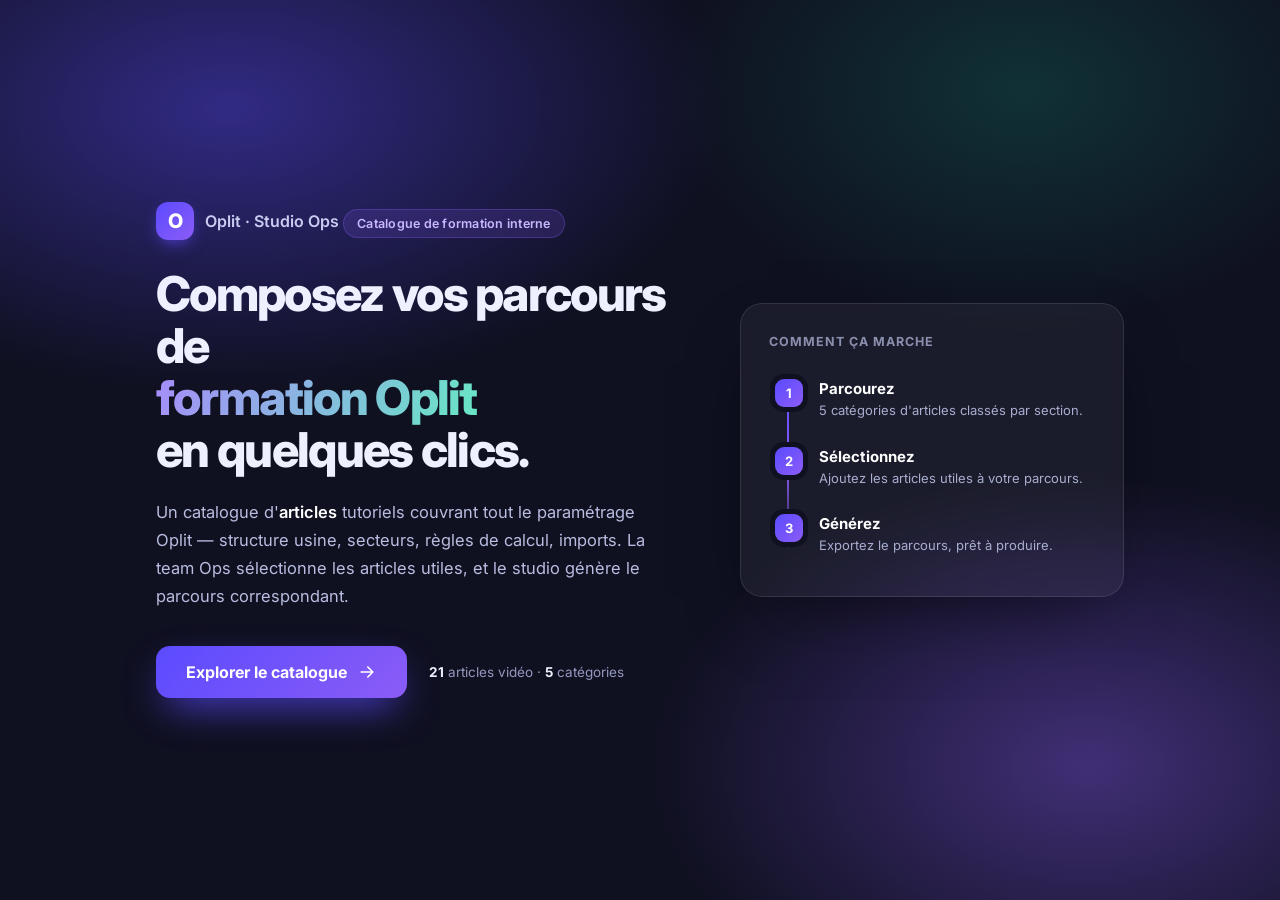
==== frontend/index.html @ 5a88afa8 "Range le front dans frontend/ ; le serveur sert frontend/ + médias racine Co-Authored-By: Claude Opu" ====
<!DOCTYPE html>
<html lang="fr">
<head>
<meta charset="UTF-8" />
<meta name="viewport" content="width=device-width, initial-scale=1.0" />
<title>Oplit · Studio Ops</title>
<link rel="icon" type="image/svg+xml" href="favicon.svg?v=22" />
<link rel="preconnect" href="https://fonts.googleapis.com" />
<link rel="preconnect" href="https://fonts.gstatic.com" crossorigin />
<link href="https://fonts.googleapis.com/css2?family=Inter:wght@400;500;600;700;800&display=swap" rel="stylesheet" />
<link rel="stylesheet" href="styles.css?v=22" />
</head>
<body>
  <!-- Landing / page d'accueil -->
  <section class="landing" id="landing">
    <div class="landing-bg"></div>
    <div class="landing-grid">
      <!-- Colonne gauche : pitch -->
      <div class="landing-left">
        <div class="landing-brand">
          <div class="brand-logo">O</div>
          <span>Oplit · Studio Ops</span>
        </div>

        <div class="landing-tag">Catalogue de formation interne</div>

        <h1 class="landing-title">Composez vos parcours de<br/><span>formation Oplit</span><br/>en quelques clics.</h1>

        <p class="landing-lead">
          Un catalogue d'<strong>articles</strong> tutoriels couvrant tout le paramétrage Oplit —
          structure usine, secteurs, règles de calcul, imports. La team Ops sélectionne
          les articles utiles, et le studio génère le parcours correspondant.
        </p>

        <div class="landing-actions">
          <button class="landing-cta" id="enterBtn">
            Explorer le catalogue
            <svg viewBox="0 0 24 24" width="20" height="20"><path d="M5 12h14M13 6l6 6-6 6" fill="none" stroke="currentColor" stroke-width="2" stroke-linecap="round" stroke-linejoin="round"/></svg>
          </button>
          <div class="landing-metric">
            <strong>21</strong> articles vidéo · <strong>5</strong> catégories
          </div>
        </div>
      </div>

      <!-- Colonne droite : timeline des étapes -->
      <div class="landing-right">
        <p class="lr-head">Comment ça marche</p>
        <ol class="landing-steps">
          <li class="lstep"><span class="lstep-n">1</span><div><b>Parcourez</b><p>5 catégories d'articles classés par section.</p></div></li>
          <li class="lstep"><span class="lstep-n">2</span><div><b>Sélectionnez</b><p>Ajoutez les articles utiles à votre parcours.</p></div></li>
          <li class="lstep"><span class="lstep-n">3</span><div><b>Générez</b><p>Exportez le parcours, prêt à produire.</p></div></li>
        </ol>
      </div>
    </div>
  </section>

  <div class="app" id="appRoot">
    <!-- Sidebar -->
    <aside class="sidebar">
      <div class="brand">
        <div class="brand-logo">O</div>
        <div class="brand-text">
          <span class="brand-name">Oplit</span>
          <span class="brand-sub">Studio Ops</span>
        </div>
      </div>

      <nav class="cat-nav" id="catNav"></nav>

      <div class="sidebar-foot">
        <div class="foot-card">
          <span class="foot-dot"></span>
          <div>
            <p class="foot-title">Session staging</p>
            <p class="foot-sub">staging.oplit.fr</p>
          </div>
        </div>
      </div>
    </aside>

    <!-- Main -->
    <main class="main">
      <header class="topbar">
        <div>
          <h1 id="catTitle">Catalogue d'articles</h1>
          <p id="catDesc" class="subtitle">Composez un parcours de formation sur-mesure pour la team Ops.</p>
        </div>
        <div class="topbar-actions">
          <div class="search">
            <svg viewBox="0 0 24 24" width="18" height="18"><path d="M21 21l-4.35-4.35M17 11a6 6 0 11-12 0 6 6 0 0112 0z" fill="none" stroke="currentColor" stroke-width="2" stroke-linecap="round"/></svg>
            <input type="text" id="searchInput" placeholder="Rechercher un article…" />
          </div>
          <div class="topbar-row">
            <button class="undo-btn" id="undoBtn" disabled title="Annuler la dernière action">
              <svg viewBox="0 0 24 24" width="16" height="16"><path d="M9 14L4 9l5-5M4 9h11a5 5 0 010 10h-3" fill="none" stroke="currentColor" stroke-width="2" stroke-linecap="round" stroke-linejoin="round"/></svg>
              Annuler
            </button>
            <button class="import-btn" id="importBtn">
              <svg viewBox="0 0 24 24" width="17" height="17"><path d="M12 16V4m0 0L8 8m4-4l4 4M4 16v2a2 2 0 002 2h12a2 2 0 002-2v-2" fill="none" stroke="currentColor" stroke-width="2" stroke-linecap="round" stroke-linejoin="round"/></svg>
              Importer un exercice
            </button>
          </div>
          <input type="file" id="importFile" accept="application/pdf" hidden />
        </div>
      </header>

      <section class="grid" id="exerciseGrid"></section>
    </main>

    <!-- Selection panel -->
    <aside class="panel">
      <div class="panel-head">
        <h2>Mon parcours</h2>
        <button class="link-btn" id="clearBtn">Tout effacer</button>
      </div>

      <div class="panel-stats">
        <div class="stat">
          <span class="stat-num" id="statCount">0</span>
          <span class="stat-lbl">articles</span>
        </div>
        <div class="stat">
          <span class="stat-num" id="statTime">0<small>min</small></span>
          <span class="stat-lbl">durée est.</span>
        </div>
      </div>

      <div class="panel-list" id="panelList">
        <div class="panel-empty" id="panelEmpty">
          <div class="empty-ill">🎯</div>
          <p>Aucun article sélectionné.<br/>Cliquez sur les cartes pour composer le parcours.</p>
        </div>
      </div>

      <button class="cta" id="generateBtn" disabled>
        Générer le parcours
        <svg viewBox="0 0 24 24" width="18" height="18"><path d="M5 12h14M13 6l6 6-6 6" fill="none" stroke="currentColor" stroke-width="2" stroke-linecap="round" stroke-linejoin="round"/></svg>
      </button>
    </aside>
  </div>

  <!-- Modale d'envoi -->
  <div class="modal-overlay" id="modal">
    <div class="modal">
      <button class="modal-close" id="modalClose" aria-label="Fermer">×</button>
      <h2>Envoyer le parcours</h2>
      <p class="modal-sub" id="modalSub">0 articles · 0 min</p>

      <!-- Vue 1 : composition -->
      <div class="modal-view" id="viewCompose">
      <label class="field-label">Client destinataire</label>
      <div class="client-row">
        <select id="clientSelect" class="client-select"></select>
        <button class="icon-btn" id="addClientToggle" title="Ajouter un client">+</button>
      </div>
      <p class="client-email" id="clientEmail"></p>

      <div class="add-client" id="addClientForm" hidden>
        <input type="text" id="newClientName" placeholder="Nom du client" />
        <input type="email" id="newClientEmail" placeholder="adresse@client.com" />
        <div class="add-client-actions">
          <button class="link-btn" id="cancelClient">Annuler</button>
          <button class="btn-mini" id="saveClient">Ajouter</button>
        </div>
      </div>

      <div class="modal-actions">
        <button class="btn-secondary" id="downloadBtn">
          <svg viewBox="0 0 24 24" width="17" height="17"><path d="M12 3v12m0 0l-4-4m4 4l4-4M5 21h14" fill="none" stroke="currentColor" stroke-width="2" stroke-linecap="round" stroke-linejoin="round"/></svg>
          Télécharger
        </button>
        <button class="btn-primary" id="sendBtn">
          <svg viewBox="0 0 24 24" width="17" height="17"><path d="M22 2L11 13M22 2l-7 20-4-9-9-4 20-7z" fill="none" stroke="currentColor" stroke-width="2" stroke-linecap="round" stroke-linejoin="round"/></svg>
          Envoyer au client
        </button>
      </div>
      </div><!-- /view compose -->

      <!-- Vue 2 : aperçu du message -->
      <div class="modal-view" id="viewPreview" hidden>
        <p class="preview-to">À : <strong id="previewTo"></strong></p>
        <label class="field-label">Aperçu du message</label>
        <textarea id="previewBody" class="preview-body" rows="9"></textarea>
        <div class="modal-actions">
          <button class="btn-secondary" id="backBtn">
            <svg viewBox="0 0 24 24" width="16" height="16"><path d="M15 18l-6-6 6-6" fill="none" stroke="currentColor" stroke-width="2" stroke-linecap="round" stroke-linejoin="round"/></svg>
            Retour
          </button>
          <button class="btn-primary" id="confirmSendBtn">
            <svg viewBox="0 0 24 24" width="17" height="17"><path d="M22 2L11 13M22 2l-7 20-4-9-9-4 20-7z" fill="none" stroke="currentColor" stroke-width="2" stroke-linecap="round" stroke-linejoin="round"/></svg>
            Confirmer l'envoi
          </button>
        </div>
      </div>
    </div>
  </div>

  <!-- Builder Parcours PDF -->
  <div class="modal-overlay" id="pdfModal">
    <div class="modal modal-lg">
      <button class="modal-close" id="pdfModalClose" aria-label="Fermer">×</button>
      <h2>Composer le parcours PDF</h2>
      <p class="modal-sub" id="pdfModalSub">0 article</p>

      <div class="pdf-builder">
        <div class="pb-left">
          <label class="field-label">Articles — glisser pour réordonner</label>
          <ol class="pb-list" id="pbList"></ol>
          <p class="pb-video-note" id="pbVideoNote" hidden></p>
        </div>
        <div class="pb-right">
          <label class="field-label">Titre</label>
          <input type="text" id="pbTitle" />
          <label class="field-label">Sous-titre</label>
          <input type="text" id="pbSubtitle" />
          <label class="field-label">Texte d'introduction</label>
          <textarea id="pbIntro" rows="2"></textarea>
          <label class="field-label">Objectifs (un par ligne)</label>
          <textarea id="pbObjectives" rows="3"></textarea>
          <div class="pb-two">
            <div>
              <label class="field-label">Titre de conclusion</label>
              <input type="text" id="pbConclTitle" />
            </div>
          </div>
          <label class="field-label">Texte de conclusion</label>
          <textarea id="pbConclText" rows="2"></textarea>
        </div>
      </div>

      <div class="modal-actions">
        <button class="btn-secondary" id="pbEmailBtn">Envoyer au client…</button>
        <button class="btn-primary" id="pbGenerateBtn">
          <svg viewBox="0 0 24 24" width="17" height="17"><path d="M14 2H6a2 2 0 00-2 2v16a2 2 0 002 2h12a2 2 0 002-2V8z M14 2v6h6" fill="none" stroke="currentColor" stroke-width="2" stroke-linecap="round" stroke-linejoin="round"/></svg>
          Générer le PDF
        </button>
      </div>
    </div>
  </div>

  <!-- Modale Import d'exercice -->
  <div class="modal-overlay" id="importModal">
    <div class="modal">
      <button class="modal-close" id="importClose" aria-label="Fermer">×</button>

      <!-- Vue 1 : formulaire -->
      <div id="importForm">
        <h2>Importer un exercice</h2>
        <p class="modal-sub">Le PDF est transformé en vidéo (voix Paul K), puis ajouté au catalogue.</p>
        <div class="eleven-box" id="elevenBox">
          <span class="eleven-ico">🔑</span>
          <div class="eleven-body">
            <span class="eleven-title">Crédits ElevenLabs</span>
            <span class="eleven-val" id="elevenVal">…</span>
          </div>
        </div>
        <label class="field-label">Fichier PDF</label>
        <div class="import-file" id="importDrop">
          <span id="importFileName">Aucun fichier sélectionné</span>
          <button class="btn-mini" id="importPick">Choisir…</button>
        </div>
        <label class="field-label">Titre de l'exercice</label>
        <input type="text" id="importTitle" placeholder="ex. Créer un poste de charge" />
        <label class="field-label">Catégorie</label>
        <div class="client-row">
          <select id="importCategory" class="client-select"></select>
          <button class="icon-btn" id="catAddToggle" title="Ajouter une catégorie">+</button>
          <button class="icon-btn" id="catEditToggle" title="Renommer la catégorie">✎</button>
        </div>
        <div class="add-client" id="catForm" hidden>
          <div class="cat-form-row">
            <input type="text" id="catEmoji" placeholder="📁" maxlength="2" />
            <input type="text" id="catName" placeholder="Nom de la catégorie" />
          </div>
          <div class="add-client-actions">
            <button class="link-btn" id="catCancel">Annuler</button>
            <button class="btn-mini" id="catSave">Enregistrer</button>
          </div>
        </div>
        <label class="field-label">Section (optionnel)</label>
        <input type="text" id="importSection" placeholder="ex. Paramétrage" />
        <div class="modal-actions">
          <button class="btn-primary" id="importLaunch">
            <svg viewBox="0 0 24 24" width="17" height="17"><path d="M5 3l14 9-14 9V3z" fill="currentColor"/></svg>
            Lancer la génération
          </button>
        </div>
      </div>

      <!-- Vue 2 : progression -->
      <div id="importProgress" hidden>
        <h2>Génération en cours…</h2>
        <p class="modal-sub" id="importProgSub">Cela prend quelques minutes. Vous pouvez laisser la fenêtre ouverte.</p>
        <ol class="steps" id="importSteps">
          <li data-step="reading"><span class="step-dot"></span> Lecture du PDF</li>
          <li data-step="extract"><span class="step-dot"></span> Extraction des captures</li>
          <li data-step="spec"><span class="step-dot"></span> Préparation du script</li>
          <li data-step="render"><span class="step-dot"></span> Voix + montage vidéo</li>
          <li data-step="done"><span class="step-dot"></span> Disponible dans le catalogue</li>
        </ol>
        <div class="progress-track"><div class="progress-bar" id="importBar"></div></div>
        <p class="import-hint" id="importHint"></p>
      </div>
    </div>
  </div>

  <!-- Modale Gérer une vidéo -->
  <div class="modal-overlay" id="manageModal">
    <div class="modal">
      <button class="modal-close" id="manageClose" aria-label="Fermer">×</button>
      <h2>Gérer la vidéo</h2>
      <p class="modal-sub" id="manageSub"></p>
      <label class="field-label">Titre</label>
      <input type="text" id="manageTitle" class="client-select" style="width:100%" />
      <label class="field-label">Catégorie</label>
      <select id="manageCategory" class="client-select" style="width:100%"></select>
      <label class="field-label">Sous-catégorie</label>
      <select id="manageSection" class="client-select" style="width:100%"></select>
      <input type="text" id="manageSectionNew" class="client-select" style="width:100%;margin-top:8px" placeholder="Nom de la nouvelle sous-catégorie" hidden />
      <div class="modal-actions">
        <button class="btn-danger" id="manageDelete">
          <svg viewBox="0 0 24 24" width="16" height="16"><path d="M3 6h18M8 6V4h8v2m-1 0v14a2 2 0 01-2 2H10a2 2 0 01-2-2V6" fill="none" stroke="currentColor" stroke-width="2" stroke-linecap="round" stroke-linejoin="round"/></svg>
          Supprimer
        </button>
        <button class="btn-primary" id="manageSave">Enregistrer</button>
      </div>
    </div>
  </div>

  <!-- Toast -->
  <div class="toast" id="toast"></div>

  <script src="data.js?v=22"></script>
  <script src="app.js?v=22"></script>
</body>
</html>
---- frontend/styles.css ----
:root{
  --bg:#0f1020;
  --bg-soft:#15172b;
  --panel:#ffffff;
  --ink:#1a1c2e;
  --ink-soft:#5b5e76;
  --line:#eceef4;
  --brand:#5b4bff;
  --brand-2:#8b5cf6;
  --brand-soft:#eef0ff;
  --accent:#16c79a;
  --amber:#f5a524;
  --rose:#f25f8a;
  --shadow:0 12px 30px -12px rgba(28,30,60,.25);
  --radius:16px;
}
*{box-sizing:border-box;margin:0;padding:0}
html,body{height:100%}
body{
  font-family:'Inter',system-ui,-apple-system,sans-serif;
  color:var(--ink);
  background:
    radial-gradient(1200px 600px at -10% -10%, #1d1b3a 0%, transparent 55%),
    radial-gradient(900px 500px at 110% 0%, #251b46 0%, transparent 50%),
    var(--bg);
  -webkit-font-smoothing:antialiased;
}
.app{
  display:grid;
  grid-template-columns:248px 1fr 340px;
  height:100vh;
  gap:0;
}

/* ---------- Landing ---------- */
.landing{
  position:fixed;inset:0;z-index:100;
  display:grid;place-items:center;
  overflow:hidden;
  background:#0f1020;
  transition:opacity .45s ease, transform .45s ease;
}
.landing.hidden{opacity:0;transform:scale(1.03);pointer-events:none}
.landing-bg{
  position:absolute;inset:0;
  background:
    radial-gradient(900px 520px at 18% 12%, rgba(91,75,255,.45) 0%, transparent 55%),
    radial-gradient(800px 520px at 85% 85%, rgba(139,92,246,.40) 0%, transparent 55%),
    radial-gradient(600px 400px at 80% 10%, rgba(22,199,154,.18) 0%, transparent 60%);
  animation:floatBg 14s ease-in-out infinite alternate;
}
@keyframes floatBg{from{transform:translate(0,0) scale(1)}to{transform:translate(-2%,-2%) scale(1.06)}}
.landing-grid{
  position:relative;z-index:1;
  display:grid;grid-template-columns:1.15fr .85fr;
  align-items:center;gap:64px;
  max-width:1080px;width:100%;padding:48px 56px;
  animation:rise .6s cubic-bezier(.2,.8,.3,1) both;
}
@keyframes rise{from{opacity:0;transform:translateY(18px)}to{opacity:1;transform:none}}

/* Colonne gauche */
.landing-left{color:#eef0ff;text-align:left}
.landing-brand{display:inline-flex;align-items:center;gap:11px;margin-bottom:28px;font-weight:600;color:#c8ccf0}
.landing-brand .brand-logo{width:38px;height:38px;font-size:20px}
.landing-tag{
  display:inline-block;font-size:12.5px;font-weight:600;letter-spacing:.02em;
  color:#c8b9ff;background:rgba(139,92,246,.16);border:1px solid rgba(139,92,246,.3);
  padding:6px 13px;border-radius:20px;margin-bottom:22px;
}
.landing-title{font-size:48px;font-weight:800;line-height:1.08;letter-spacing:-.035em;margin-bottom:22px}
.landing-title span{background:linear-gradient(120deg,#a78bfa,#67e8c4);-webkit-background-clip:text;background-clip:text;color:transparent}
.landing-lead{font-size:16.5px;line-height:1.7;color:#b9bde0;max-width:520px;margin-bottom:36px}
.landing-lead strong{color:#fff;font-weight:600}
.landing-actions{display:flex;align-items:center;gap:22px;flex-wrap:wrap}
.landing-cta{
  border:none;border-radius:14px;padding:16px 30px;
  background:linear-gradient(135deg,var(--brand),var(--brand-2));color:#fff;
  font-family:inherit;font-size:16px;font-weight:700;cursor:pointer;
  display:inline-flex;align-items:center;gap:10px;
  box-shadow:0 16px 40px -12px var(--brand);transition:.2s;
}
.landing-cta:hover{transform:translateY(-3px);box-shadow:0 22px 50px -14px var(--brand)}
.landing-metric{font-size:13.5px;color:#9498bd}
.landing-metric strong{color:#eef0ff;font-weight:700}

/* Colonne droite : panneau vitré + timeline */
.landing-right{
  background:rgba(255,255,255,.05);
  border:1px solid rgba(255,255,255,.1);
  border-radius:22px;padding:30px 28px;
  backdrop-filter:blur(10px);
  box-shadow:0 30px 70px -30px rgba(0,0,0,.6);
}
.lr-head{font-size:12.5px;font-weight:700;letter-spacing:.08em;text-transform:uppercase;color:#8b8fae;margin-bottom:20px}
.landing-steps{list-style:none;position:relative;padding-left:6px}
.landing-steps::before{
  content:"";position:absolute;left:18px;top:14px;bottom:14px;width:2px;
  background:linear-gradient(180deg,var(--brand),var(--brand-2),transparent);
}
.lstep{display:flex;align-items:flex-start;gap:16px;position:relative;padding:10px 0}
.lstep:not(:last-child){margin-bottom:6px}
.lstep-n{
  width:28px;height:28px;flex-shrink:0;border-radius:9px;z-index:1;
  background:linear-gradient(135deg,var(--brand),var(--brand-2));
  display:grid;place-items:center;font-weight:700;font-size:13px;color:#fff;
  box-shadow:0 0 0 5px #0f1020;
}
.lstep b{font-size:15px;color:#fff;display:block;margin-bottom:3px}
.lstep p{font-size:13px;color:#a9adcf;line-height:1.5}

@media(max-width:880px){
  .landing-grid{grid-template-columns:1fr;gap:36px;padding:32px}
  .landing-title{font-size:38px}
}

/* ---------- Sidebar ---------- */
.sidebar{
  background:linear-gradient(180deg,#15172b 0%,#101227 100%);
  color:#cfd2e6;
  padding:24px 16px;
  display:flex;
  flex-direction:column;
  border-right:1px solid rgba(255,255,255,.05);
}
.brand{display:flex;align-items:center;gap:12px;padding:4px 8px 26px}
.brand-logo{
  width:42px;height:42px;border-radius:12px;
  background:linear-gradient(135deg,var(--brand),var(--brand-2));
  display:grid;place-items:center;font-weight:800;font-size:22px;color:#fff;
  box-shadow:0 6px 18px -6px var(--brand);
}
.brand-text{display:flex;flex-direction:column;line-height:1.1}
.brand-name{font-weight:700;font-size:18px;color:#fff}
.brand-sub{font-size:12px;color:#8b8fae;font-weight:500}

.cat-nav{display:flex;flex-direction:column;gap:4px;flex:1}
.cat-item{
  display:flex;align-items:center;gap:12px;
  padding:11px 12px;border-radius:11px;cursor:pointer;
  border:none;background:transparent;color:#aeb2cf;
  font-family:inherit;font-size:14px;font-weight:500;text-align:left;width:100%;
  transition:.18s;
}
.cat-item:hover{background:rgba(255,255,255,.05);color:#fff}
.cat-item.active{background:linear-gradient(135deg,rgba(91,75,255,.22),rgba(139,92,246,.22));color:#fff}
.cat-item .ci-icon{font-size:18px;width:22px;text-align:center}
.cat-item .ci-count{
  margin-left:auto;font-size:11px;font-weight:700;
  background:rgba(255,255,255,.08);padding:2px 8px;border-radius:20px;color:#cfd2e6;
}
.cat-item.active .ci-count{background:var(--brand)}

.sidebar-foot{margin-top:16px}
.foot-card{
  display:flex;align-items:center;gap:10px;
  background:rgba(255,255,255,.04);border:1px solid rgba(255,255,255,.06);
  padding:12px;border-radius:12px;
}
.foot-dot{width:9px;height:9px;border-radius:50%;background:var(--accent);box-shadow:0 0 0 4px rgba(22,199,154,.18)}
.foot-title{font-size:13px;font-weight:600;color:#e7e9f5}
.foot-sub{font-size:11px;color:#8b8fae}

/* ---------- Main ---------- */
.main{
  background:#f6f7fb;
  border-radius:24px 0 0 24px;
  padding:30px 34px;
  overflow-y:auto;
}
.topbar{display:flex;justify-content:space-between;align-items:flex-start;gap:24px;margin-bottom:26px;flex-wrap:wrap}
.topbar h1{font-size:26px;font-weight:800;letter-spacing:-.02em}
.subtitle{color:var(--ink-soft);font-size:14px;margin-top:4px;max-width:520px}
.topbar-actions{display:flex;flex-direction:column;gap:10px;align-items:flex-end}
.search{
  display:flex;align-items:center;gap:8px;background:#fff;border:1px solid var(--line);
  padding:9px 14px;border-radius:11px;color:var(--ink-soft);width:260px;box-shadow:var(--shadow);
}
.search input{border:none;outline:none;font-family:inherit;font-size:14px;color:var(--ink);width:100%;background:transparent}
.seg{display:flex;background:#fff;border:1px solid var(--line);border-radius:11px;padding:3px;gap:2px;box-shadow:var(--shadow)}
.seg button{
  border:none;background:transparent;font-family:inherit;font-size:12.5px;font-weight:600;
  color:var(--ink-soft);padding:6px 12px;border-radius:8px;cursor:pointer;transition:.15s;
}
.seg button.active{background:var(--brand);color:#fff}

/* ---------- Grid ---------- */
.grid{display:grid;grid-template-columns:repeat(auto-fill,minmax(280px,1fr));gap:16px}
.sec-head{
  grid-column:1/-1;display:flex;align-items:center;gap:12px;
  margin-top:14px;padding:0 2px 2px;
}
.sec-head:first-child{margin-top:0}
.sec-title{font-size:15px;font-weight:700;color:var(--ink);letter-spacing:-.01em}
.sec-meta{font-size:12px;color:var(--ink-soft);font-weight:500}
.sec-toggle{
  margin-left:auto;border:1px solid var(--line);background:#fff;color:var(--brand);
  font-family:inherit;font-size:12px;font-weight:600;padding:6px 12px;border-radius:9px;cursor:pointer;transition:.15s;
}
.sec-toggle:hover{background:var(--brand-soft);border-color:var(--brand)}
.card{
  background:#fff;border:1.5px solid var(--line);border-radius:var(--radius);
  padding:18px;cursor:pointer;position:relative;transition:.18s;overflow:hidden;
}
.card:hover{border-color:#d7daf0;transform:translateY(-2px);box-shadow:var(--shadow)}
.card.selected{border-color:var(--brand);background:linear-gradient(180deg,#fbfaff,#fff)}
.card.selected::before{
  content:"";position:absolute;inset:0;border-radius:var(--radius);
  box-shadow:inset 0 0 0 1.5px var(--brand);pointer-events:none;
}
/* Carte avec vidéo associée — mise en avant */
.card.has-video{
  border-color:#f0b429;
  background:linear-gradient(180deg,#fffdf5,#fff);
}
.card.has-video::after{
  content:"🎬";position:absolute;top:-9px;right:-9px;
  width:30px;height:30px;border-radius:50%;background:#f0b429;
  display:grid;place-items:center;font-size:14px;
  box-shadow:0 4px 12px -2px rgba(240,180,41,.6);
}
.card.has-video.selected{border-color:var(--brand)}
.video-badge{
  border:none;cursor:pointer;font-family:inherit;
  background:#fef3c7;color:#b45309;display:inline-flex;align-items:center;gap:5px;
  transition:.15s;
}
.video-badge:hover{background:#f0b429;color:#fff}
.card-top{display:flex;justify-content:space-between;align-items:flex-start;gap:10px;margin-bottom:10px}
.card h3{font-size:15.5px;font-weight:700;line-height:1.3;letter-spacing:-.01em}
.checkbox{
  width:24px;height:24px;border-radius:7px;border:2px solid var(--line);
  flex-shrink:0;display:grid;place-items:center;transition:.15s;
}
.card.selected .checkbox{background:var(--brand);border-color:var(--brand)}
.checkbox svg{opacity:0;transform:scale(.5);transition:.15s}
.card.selected .checkbox svg{opacity:1;transform:scale(1)}
.card p{font-size:13px;color:var(--ink-soft);line-height:1.5;margin-bottom:14px}
.card-meta{display:flex;align-items:center;gap:8px;flex-wrap:wrap}
.badge{font-size:11px;font-weight:600;padding:4px 9px;border-radius:20px}
.badge.lvl-Débutant{background:#e6f9f2;color:#0a9c77}
.badge.lvl-Intermédiaire{background:#fff3e0;color:#c47d10}
.badge.lvl-Avancé{background:#fdeaf0;color:#d23a6a}
.badge.time{background:var(--brand-soft);color:var(--brand);display:flex;align-items:center;gap:4px}

/* ---------- Panel ---------- */
.panel{
  background:var(--panel);
  display:flex;flex-direction:column;
  padding:26px 22px;
  border-left:1px solid var(--line);
}
.panel-head{display:flex;justify-content:space-between;align-items:center;margin-bottom:18px}
.panel-head h2{font-size:18px;font-weight:800}
.link-btn{border:none;background:none;color:var(--brand);font-family:inherit;font-size:13px;font-weight:600;cursor:pointer}
.link-btn:hover{text-decoration:underline}

.panel-stats{display:grid;grid-template-columns:1fr 1fr;gap:12px;margin-bottom:20px}
.stat{background:#f6f7fb;border-radius:13px;padding:14px;text-align:center}
.stat-num{display:block;font-size:26px;font-weight:800;color:var(--brand);letter-spacing:-.02em}
.stat-num small{font-size:13px;font-weight:600;color:var(--ink-soft)}
.stat-lbl{font-size:11.5px;color:var(--ink-soft);font-weight:500}

.panel-list{flex:1;overflow-y:auto;margin:0 -6px;padding:0 6px;display:flex;flex-direction:column;gap:8px}
.panel-empty{text-align:center;color:var(--ink-soft);padding:40px 10px;font-size:13.5px;line-height:1.6}
.empty-ill{font-size:38px;margin-bottom:12px;opacity:.7}
.pl-item{
  display:flex;align-items:center;gap:10px;background:#f6f7fb;border-radius:11px;padding:10px 12px;
  animation:slideIn .2s ease;
}
@keyframes slideIn{from{opacity:0;transform:translateX(8px)}to{opacity:1;transform:none}}
.pl-icon{font-size:16px}
.pl-body{flex:1;min-width:0}
.pl-title{font-size:13px;font-weight:600;white-space:nowrap;overflow:hidden;text-overflow:ellipsis}
.pl-sub{font-size:11px;color:var(--ink-soft)}
.pl-remove{border:none;background:none;color:var(--ink-soft);cursor:pointer;font-size:18px;line-height:1;padding:2px 4px;border-radius:6px}
.pl-remove:hover{background:#fdeaf0;color:var(--rose)}

.cta{
  margin-top:18px;border:none;border-radius:13px;padding:15px;
  background:linear-gradient(135deg,var(--brand),var(--brand-2));color:#fff;
  font-family:inherit;font-size:15px;font-weight:700;cursor:pointer;
  display:flex;align-items:center;justify-content:center;gap:8px;
  transition:.18s;box-shadow:0 10px 24px -10px var(--brand);
}
.cta:hover:not(:disabled){transform:translateY(-2px);box-shadow:0 14px 28px -10px var(--brand)}
.cta:disabled{opacity:.45;cursor:not-allowed;box-shadow:none}

/* ---------- Toast ---------- */
.toast{
  position:fixed;bottom:26px;left:50%;transform:translateX(-50%) translateY(120%);
  background:var(--ink);color:#fff;padding:14px 22px;border-radius:13px;
  font-size:14px;font-weight:500;box-shadow:0 16px 40px -12px rgba(0,0,0,.5);
  transition:transform .3s cubic-bezier(.2,.9,.3,1.3);z-index:50;max-width:90vw;
}
.toast.show{transform:translateX(-50%) translateY(0)}

/* ---------- Modale ---------- */
.modal-overlay{
  position:fixed;inset:0;z-index:80;
  background:rgba(15,16,32,.55);backdrop-filter:blur(4px);
  display:none;place-items:center;padding:20px;
}
.modal-overlay.show{display:grid;animation:fade .2s ease}
@keyframes fade{from{opacity:0}to{opacity:1}}
.modal{
  background:#fff;border-radius:20px;padding:28px;width:100%;max-width:440px;
  position:relative;box-shadow:0 30px 70px -20px rgba(15,16,32,.5);
  animation:pop .22s cubic-bezier(.2,.8,.3,1.1);
}
@keyframes pop{from{opacity:0;transform:translateY(12px) scale(.97)}to{opacity:1;transform:none}}
.modal-close{
  position:absolute;top:16px;right:16px;border:none;background:#f6f7fb;color:var(--ink-soft);
  width:32px;height:32px;border-radius:9px;font-size:20px;line-height:1;cursor:pointer;transition:.15s;
}
.modal-close:hover{background:#fdeaf0;color:var(--rose)}
.modal h2{font-size:20px;font-weight:800;letter-spacing:-.02em}
.modal-sub{color:var(--ink-soft);font-size:13.5px;margin-top:4px;margin-bottom:22px}
.field-label{display:block;font-size:12.5px;font-weight:600;color:var(--ink-soft);margin-bottom:8px}
.client-row{display:flex;gap:8px}
.client-select{
  flex:1;font-family:inherit;font-size:14px;color:var(--ink);
  border:1.5px solid var(--line);border-radius:11px;padding:11px 13px;background:#fff;cursor:pointer;
}
.client-select:focus{outline:none;border-color:var(--brand)}
.icon-btn{
  width:44px;flex-shrink:0;border:1.5px solid var(--line);background:#f6f7fb;
  border-radius:11px;font-size:22px;line-height:1;color:var(--brand);cursor:pointer;transition:.15s;
}
.icon-btn:hover{background:var(--brand-soft);border-color:var(--brand)}
.client-email{font-size:13px;color:var(--brand);font-weight:500;margin-top:10px;min-height:18px}
.add-client{margin-top:14px;padding:14px;background:#f6f7fb;border-radius:12px;display:flex;flex-direction:column;gap:8px}
.add-client[hidden]{display:none}
.add-client input{
  font-family:inherit;font-size:13.5px;border:1.5px solid var(--line);border-radius:9px;padding:9px 11px;background:#fff;
}
.add-client input:focus{outline:none;border-color:var(--brand)}
.add-client-actions{display:flex;justify-content:flex-end;align-items:center;gap:12px}
.btn-mini{
  border:none;background:var(--brand);color:#fff;font-family:inherit;font-size:13px;font-weight:600;
  padding:8px 16px;border-radius:9px;cursor:pointer;
}
.preview-to{font-size:13.5px;color:var(--ink-soft);margin-bottom:16px}
.preview-to strong{color:var(--brand);font-weight:600}
.preview-body{
  width:100%;font-family:inherit;font-size:13.5px;line-height:1.6;color:var(--ink);
  border:1.5px solid var(--line);border-radius:12px;padding:13px 14px;resize:vertical;background:#fbfbfe;
}
.preview-body:focus{outline:none;border-color:var(--brand);background:#fff}
.modal-actions{display:flex;gap:10px;margin-top:24px}
.btn-secondary,.btn-primary{
  flex:1;border-radius:12px;padding:13px;font-family:inherit;font-size:14px;font-weight:700;
  cursor:pointer;display:flex;align-items:center;justify-content:center;gap:8px;transition:.18s;
}
.btn-secondary{background:#f6f7fb;border:1.5px solid var(--line);color:var(--ink)}
.btn-secondary:hover{background:#eceef4}
.btn-primary{border:none;background:linear-gradient(135deg,var(--brand),var(--brand-2));color:#fff;box-shadow:0 10px 24px -10px var(--brand)}
.btn-primary:hover{transform:translateY(-2px)}

/* ---------- Scrollbar ---------- */
::-webkit-scrollbar{width:9px;height:9px}
::-webkit-scrollbar-thumb{background:#d4d7e6;border-radius:9px}
::-webkit-scrollbar-thumb:hover{background:#c0c4da}

@media(max-width:1100px){
  .app{grid-template-columns:220px 1fr}
  .panel{display:none}
}

/* ---------- Lecteur de parcours ---------- */
.player{min-height:100vh;display:flex;flex-direction:column}
.player-top{
  display:flex;align-items:center;justify-content:space-between;
  padding:18px 28px;border-bottom:1px solid rgba(255,255,255,.06);
}
.player-back{
  display:inline-flex;align-items:center;gap:8px;color:#aeb2cf;text-decoration:none;
  font-size:14px;font-weight:600;padding:9px 14px;border-radius:10px;transition:.15s;
}
.player-back:hover{background:rgba(255,255,255,.06);color:#fff}
.player-brand{display:flex;align-items:center;gap:10px;color:#cfd2e6;font-weight:600;font-size:15px}
.player-brand .brand-logo{width:34px;height:34px;font-size:18px}

.player-body{flex:1;display:grid;grid-template-columns:1fr 340px;gap:28px;padding:28px;max-width:1500px;margin:0 auto;width:100%}
.player-stage{display:flex;flex-direction:column;gap:20px;min-width:0}
.stage-frame{
  background:#000;border-radius:18px;overflow:hidden;aspect-ratio:16/9;
  box-shadow:0 30px 70px -30px rgba(0,0,0,.7);border:1px solid rgba(255,255,255,.06);
}
.stage-frame video{width:100%;height:100%;display:block;object-fit:contain;background:#000}
.stage-info{color:#eef0ff}
.stage-cat{font-size:13px;color:#8b8fae;font-weight:600;margin-bottom:6px}
.stage-info h1{font-size:24px;font-weight:800;letter-spacing:-.02em;margin-bottom:18px}
.stage-nav{display:flex;align-items:center;gap:16px}
.stage-btn{
  border:1px solid rgba(255,255,255,.14);background:rgba(255,255,255,.05);color:#dfe2f3;
  font-family:inherit;font-size:14px;font-weight:600;padding:11px 18px;border-radius:11px;cursor:pointer;transition:.15s;
}
.stage-btn:hover:not(:disabled){background:rgba(255,255,255,.1)}
.stage-btn.primary{background:linear-gradient(135deg,var(--brand),var(--brand-2));border:none;color:#fff}
.stage-btn:disabled{opacity:.35;cursor:not-allowed}
.stage-pos{color:#8b8fae;font-size:13px;font-weight:600}

.player-list{
  background:rgba(255,255,255,.04);border:1px solid rgba(255,255,255,.08);
  border-radius:18px;padding:20px;height:fit-content;
}
.pl-head-row{display:flex;justify-content:space-between;align-items:baseline;margin-bottom:16px}
.pl-head-row h2{color:#fff;font-size:17px;font-weight:800}
.pl-head-row span{color:#8b8fae;font-size:12.5px;font-weight:600}
.pl-row{
  display:flex;align-items:center;gap:12px;width:100%;text-align:left;
  border:none;background:transparent;font-family:inherit;cursor:pointer;
  padding:11px 10px;border-radius:12px;color:#cfd2e6;transition:.15s;margin-bottom:4px;
}
.pl-row:hover{background:rgba(255,255,255,.05)}
.pl-row.active{background:linear-gradient(135deg,rgba(91,75,255,.22),rgba(139,92,246,.22))}
.pl-num{font-size:12px;font-weight:700;color:#8b8fae;width:18px;text-align:center;flex-shrink:0}
.pl-row.active .pl-num{color:#fff}
.pl-thumb{
  width:38px;height:38px;flex-shrink:0;border-radius:9px;display:grid;place-items:center;
  background:linear-gradient(135deg,var(--brand),var(--brand-2));color:#fff;
}
.pl-info{display:flex;flex-direction:column;min-width:0}
.pl-row-title{font-size:13.5px;font-weight:600;color:#eef0ff;white-space:nowrap;overflow:hidden;text-overflow:ellipsis}
.pl-row-sub{font-size:11.5px;color:#8b8fae;white-space:nowrap;overflow:hidden;text-overflow:ellipsis}

@media(max-width:900px){.player-body{grid-template-columns:1fr}}

/* ---------- Visionneuse PDF ---------- */
.pdf-overlay{
  position:fixed;inset:0;z-index:90;display:none;place-items:center;padding:28px;
  background:rgba(10,11,24,.7);backdrop-filter:blur(5px);
}
.pdf-overlay.show{display:grid;animation:fade .2s ease}
.pdf-modal{
  width:100%;max-width:1000px;height:90vh;display:flex;flex-direction:column;
  background:#fff;border-radius:16px;overflow:hidden;box-shadow:0 30px 80px -20px rgba(0,0,0,.6);
  animation:pop .22s cubic-bezier(.2,.8,.3,1.1);
}
.pdf-head{
  display:flex;align-items:center;justify-content:space-between;gap:16px;
  padding:14px 18px;border-bottom:1px solid var(--line);
}
.pdf-head>span{font-weight:700;font-size:15px;color:var(--ink);overflow:hidden;text-overflow:ellipsis;white-space:nowrap}
.pdf-head-actions{display:flex;align-items:center;gap:14px;flex-shrink:0}
.pdf-link{color:var(--brand);font-size:13px;font-weight:600;text-decoration:none}
.pdf-link:hover{text-decoration:underline}
.pdf-close{
  border:none;background:#f6f7fb;color:var(--ink-soft);width:32px;height:32px;border-radius:9px;
  font-size:20px;line-height:1;cursor:pointer;transition:.15s;
}
.pdf-close:hover{background:#fdeaf0;color:var(--rose)}
.pdf-modal iframe{flex:1;width:100%;border:none;background:#525659}

/* ---------- Builder Parcours PDF ---------- */
.modal-lg{max-width:820px}
.pdf-builder{display:grid;grid-template-columns:1fr 1fr;gap:24px;margin-top:6px}
.pb-left{display:flex;flex-direction:column;min-width:0}
.pb-list{list-style:none;display:flex;flex-direction:column;gap:7px;max-height:340px;overflow-y:auto;padding-right:4px}
.pb-item{
  display:flex;align-items:center;gap:10px;background:#f6f7fb;border:1.5px solid var(--line);
  border-radius:11px;padding:9px 11px;cursor:grab;transition:.12s;
}
.pb-item.dragging{opacity:.4}
.pb-item.over{border-color:var(--brand);background:var(--brand-soft)}
.pb-grip{color:#b9bdd0;font-size:15px;cursor:grab;flex-shrink:0}
.pb-pos{
  width:22px;height:22px;flex-shrink:0;border-radius:7px;background:var(--brand);color:#fff;
  font-size:12px;font-weight:700;display:grid;place-items:center;
}
.pb-info{display:flex;flex-direction:column;min-width:0;flex:1}
.pb-title{font-size:13px;font-weight:600;white-space:nowrap;overflow:hidden;text-overflow:ellipsis}
.pb-sub{font-size:11px;color:var(--ink-soft);white-space:nowrap;overflow:hidden;text-overflow:ellipsis}
.pb-remove{border:none;background:none;color:var(--ink-soft);cursor:pointer;font-size:17px;line-height:1;padding:2px 5px;border-radius:6px;flex-shrink:0}
.pb-remove:hover{background:#fdeaf0;color:var(--rose)}
.pb-video-note{margin-top:12px;font-size:12px;color:var(--ink-soft);background:#fff8ec;border:1px solid #f3d9a4;border-radius:10px;padding:9px 11px;line-height:1.5}
.pb-right{display:flex;flex-direction:column}
.pb-right .field-label{margin-top:12px}
.pb-right .field-label:first-child{margin-top:0}
.pb-right input,.pb-right textarea{
  font-family:inherit;font-size:13.5px;color:var(--ink);width:100%;
  border:1.5px solid var(--line);border-radius:10px;padding:9px 11px;background:#fff;resize:vertical;
}
.pb-right input:focus,.pb-right textarea:focus{outline:none;border-color:var(--brand)}

@media(max-width:760px){.pdf-builder{grid-template-columns:1fr}}

/* ---------- Import d'exercice ---------- */
.import-btn{
  display:inline-flex;align-items:center;gap:8px;border:none;cursor:pointer;
  background:linear-gradient(135deg,var(--brand),var(--brand-2));color:#fff;
  font-family:inherit;font-size:13.5px;font-weight:700;padding:10px 15px;border-radius:11px;
  box-shadow:0 10px 24px -12px var(--brand);transition:.18s;white-space:nowrap;
}
.import-btn:hover{transform:translateY(-2px)}
.import-file{
  display:flex;align-items:center;justify-content:space-between;gap:10px;
  border:1.5px dashed var(--line);border-radius:11px;padding:11px 13px;cursor:pointer;
  font-size:13px;color:var(--ink-soft);background:#fbfbfe;
}
.import-file:hover{border-color:var(--brand)}
#importForm .field-label{margin-top:14px}
#importForm input[type=text]{
  width:100%;font-family:inherit;font-size:14px;color:var(--ink);
  border:1.5px solid var(--line);border-radius:10px;padding:10px 12px;background:#fff;
}
#importForm input[type=text]:focus{outline:none;border-color:var(--brand)}

/* Stepper */
.steps{list-style:none;margin:20px 0 16px;display:flex;flex-direction:column;gap:2px}
.steps li{
  display:flex;align-items:center;gap:12px;padding:9px 6px;font-size:14px;color:var(--ink-soft);
  border-radius:9px;transition:.2s;
}
.step-dot{
  width:20px;height:20px;border-radius:50%;border:2px solid var(--line);flex-shrink:0;
  display:grid;place-items:center;transition:.2s;
}
.steps li.active{color:var(--ink);font-weight:600;background:var(--brand-soft)}
.steps li.active .step-dot{border-color:var(--brand);animation:pulse 1.1s ease-in-out infinite}
.steps li.done{color:var(--ink)}
.steps li.done .step-dot{background:var(--accent);border-color:var(--accent)}
.steps li.done .step-dot::after{content:"✓";color:#fff;font-size:12px;font-weight:800}
@keyframes pulse{0%,100%{box-shadow:0 0 0 0 rgba(91,75,255,.4)}50%{box-shadow:0 0 0 6px rgba(91,75,255,0)}}
.progress-track{height:7px;background:#eceef4;border-radius:20px;overflow:hidden;margin-top:6px}
.progress-bar{height:100%;width:4%;border-radius:20px;background:linear-gradient(90deg,var(--brand),var(--brand-2));transition:width .6s ease}
.import-hint{font-size:12.5px;color:var(--ink-soft);margin-top:12px;min-height:16px;text-align:center}

/* ---------- Encadré crédits ElevenLabs ---------- */
.eleven-box{
  display:flex;align-items:center;gap:11px;margin:14px 0 4px;
  background:#f0f4ff;border:1px solid #dfe5ff;border-radius:12px;padding:11px 13px;
}
.eleven-box.warn{background:#fff8ec;border-color:#f3d9a4}
.eleven-box.low{background:#fdeaf0;border-color:#f5c2d2}
.eleven-ico{font-size:18px}
.eleven-body{display:flex;flex-direction:column;line-height:1.3;min-width:0}
.eleven-title{font-size:11px;font-weight:700;letter-spacing:.04em;text-transform:uppercase;color:var(--ink-soft)}
.eleven-val{font-size:13.5px;font-weight:600;color:var(--ink)}
.eleven-box.warn .eleven-val{color:#b45309;font-weight:500}
.eleven-box.low .eleven-val{color:#d23a6a}

/* ligne emoji + nom dans l'ajout de catégorie */
.cat-form-row{display:flex;gap:8px}
.cat-form-row #catEmoji{width:56px;text-align:center;flex-shrink:0}
.cat-form-row #catName{flex:1}

/* ---------- Gestion d'une carte ---------- */
.card-manage{
  margin-left:auto;border:none;background:transparent;color:var(--ink-soft);
  font-size:20px;line-height:1;cursor:pointer;padding:0 6px;border-radius:7px;
  letter-spacing:1px;transition:.15s;
}
.card-manage:hover{background:#eceef4;color:var(--ink)}
.btn-danger{
  border:1.5px solid #f5c2d2;background:#fdeaf0;color:#d23a6a;
  font-family:inherit;font-size:14px;font-weight:700;border-radius:12px;padding:13px;
  display:flex;align-items:center;justify-content:center;gap:8px;cursor:pointer;flex:0 0 auto;transition:.15s;
}
.btn-danger:hover{background:#f9d4df}

/* ---------- Undo + ligne de boutons topbar ---------- */
.topbar-row{display:flex;gap:8px}
.undo-btn{
  display:inline-flex;align-items:center;gap:7px;border:1px solid var(--line);cursor:pointer;
  background:#fff;color:var(--ink);font-family:inherit;font-size:13.5px;font-weight:600;
  padding:10px 14px;border-radius:11px;box-shadow:var(--shadow);transition:.15s;
}
.undo-btn:hover:not(:disabled){background:#f6f7fb;border-color:#d7daf0}
.undo-btn:disabled{opacity:.45;cursor:not-allowed;box-shadow:none}
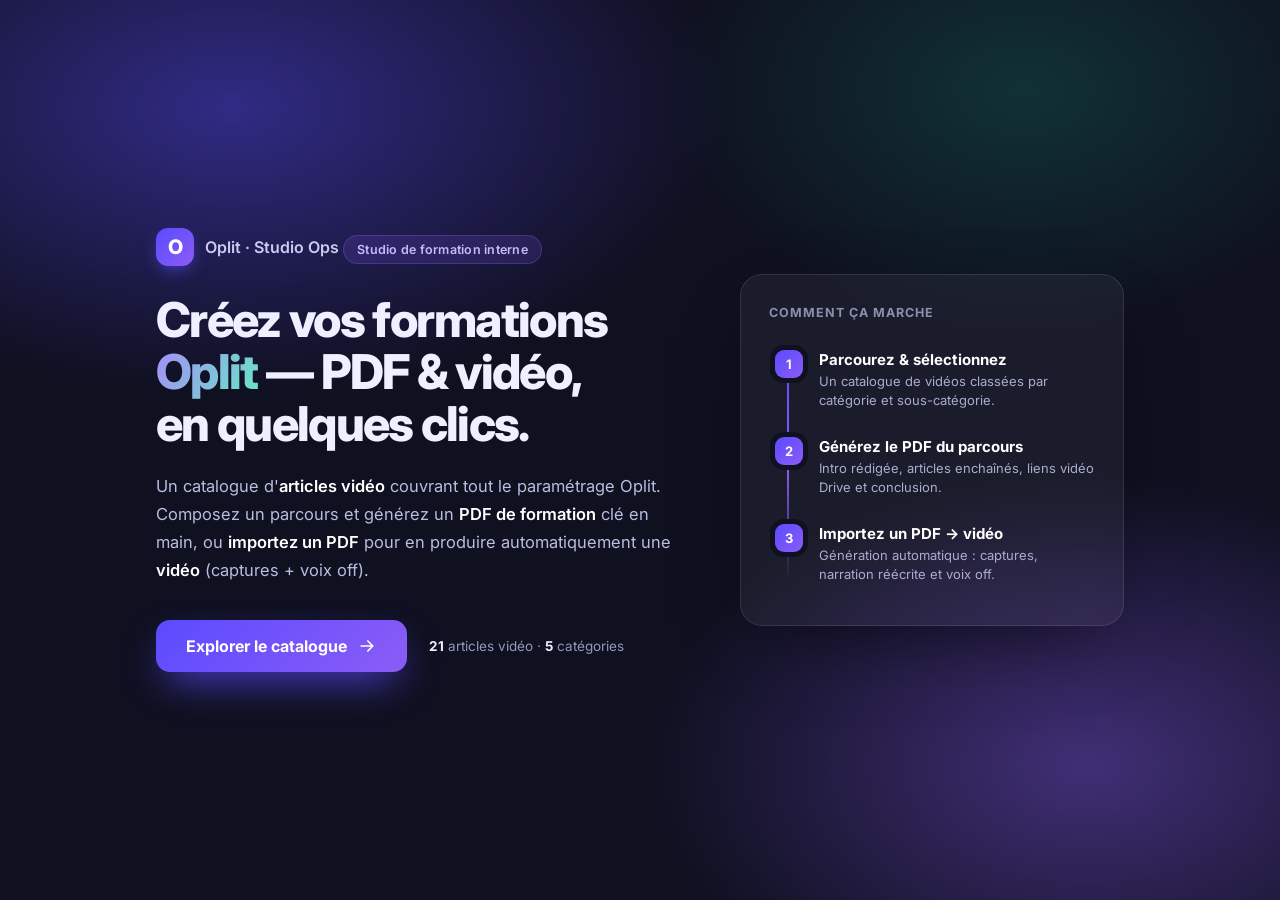
==== commit e459e5c0: "Landing : reflète les 2 pipelines (parcours PDF + import PDF→vidéo) Co-Authored-By: Claude Opus 4.8 " ====
--- a/frontend/index.html
+++ b/frontend/index.html
@@ -22,14 +22,15 @@
           <span>Oplit · Studio Ops</span>
         </div>
 
-        <div class="landing-tag">Catalogue de formation interne</div>
-
-        <h1 class="landing-title">Composez vos parcours de<br/><span>formation Oplit</span><br/>en quelques clics.</h1>
+        <div class="landing-tag">Studio de formation interne</div>
+
+        <h1 class="landing-title">Créez vos formations<br/><span>Oplit</span> — PDF & vidéo,<br/>en quelques clics.</h1>
 
         <p class="landing-lead">
-          Un catalogue d'<strong>articles</strong> tutoriels couvrant tout le paramétrage Oplit —
-          structure usine, secteurs, règles de calcul, imports. La team Ops sélectionne
-          les articles utiles, et le studio génère le parcours correspondant.
+          Un catalogue d'<strong>articles vidéo</strong> couvrant tout le paramétrage Oplit.
+          Composez un parcours et générez un <strong>PDF de formation</strong> clé en main,
+          ou <strong>importez un PDF</strong> pour en produire automatiquement une
+          <strong>vidéo</strong> (captures + voix off).
         </p>
 
         <div class="landing-actions">
@@ -47,9 +48,9 @@
       <div class="landing-right">
         <p class="lr-head">Comment ça marche</p>
         <ol class="landing-steps">
-          <li class="lstep"><span class="lstep-n">1</span><div><b>Parcourez</b><p>5 catégories d'articles classés par section.</p></div></li>
-          <li class="lstep"><span class="lstep-n">2</span><div><b>Sélectionnez</b><p>Ajoutez les articles utiles à votre parcours.</p></div></li>
-          <li class="lstep"><span class="lstep-n">3</span><div><b>Générez</b><p>Exportez le parcours, prêt à produire.</p></div></li>
+          <li class="lstep"><span class="lstep-n">1</span><div><b>Parcourez & sélectionnez</b><p>Un catalogue de vidéos classées par catégorie et sous-catégorie.</p></div></li>
+          <li class="lstep"><span class="lstep-n">2</span><div><b>Générez le PDF du parcours</b><p>Intro rédigée, articles enchaînés, liens vidéo Drive et conclusion.</p></div></li>
+          <li class="lstep"><span class="lstep-n">3</span><div><b>Importez un PDF → vidéo</b><p>Génération automatique : captures, narration réécrite et voix off.</p></div></li>
         </ol>
       </div>
     </div>
